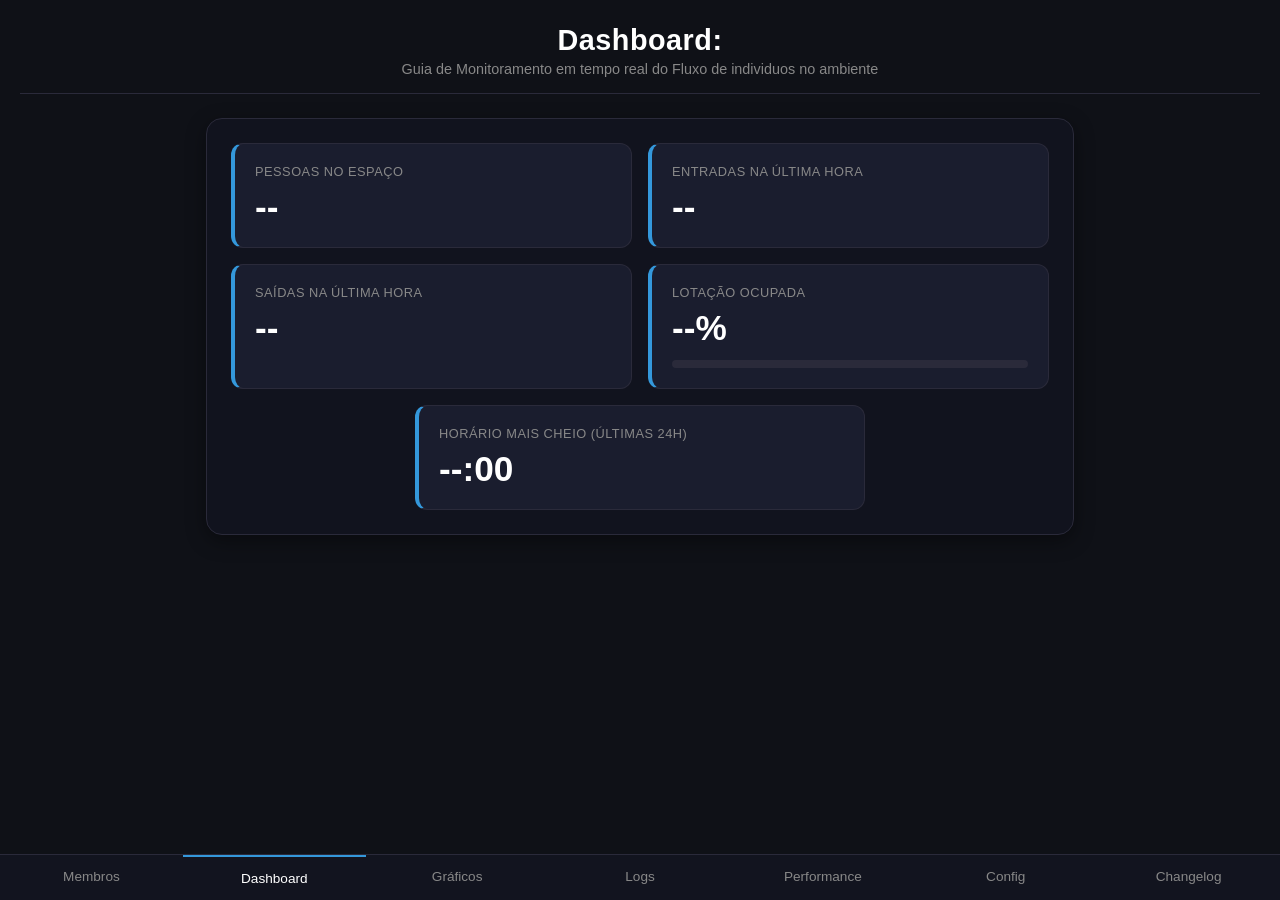
==== meu_projeto/data/index.html @ 3bee4d6a "Projeto estado atual 11/06" ====
<!DOCTYPE html>
<html lang="pt-BR">
<head>
  <meta charset="UTF-8">
  <meta name="viewport" content="width=device-width, initial-scale=1.0">
  <title>Dashboard</title>
  <link rel="stylesheet" href="style.css">
</head>
<body>

  <header>
    <h1>Dashboard: </h1>
    <p class="subtitle">Guia de Monitoramento em tempo real do Fluxo de individuos no ambiente</p>
  </header>

  <hr class="divisor">

  <div id="aviso-lotacao" class="aviso-lotacao oculto">
    ⚠️ Lotação máxima atingida!
  </div>

  <section style="padding: 0 20px 24px;">
    
    <div style="background-color: #11131e; border: 1px solid #2a2a3a; border-radius: 16px; padding: 24px; box-shadow: 0 6px 20px rgba(0, 0, 0, 0.4); max-width: 70%; margin: 0 auto;">
      
      <div style="display: grid; grid-template-columns: 1fr 1fr; gap: 16px;">
        
        <div class="card" style="border-left: 4px solid #3498db;">
          <span class="card-label ">Pessoas no espaço</span>
          <span class="card-valor" id="total">--</span>
        </div>

        <div class="card" style="border-left: 4px solid #3498db;">
          <span class="card-label">Entradas na última hora</span>
          <span class="card-valor" id="entradas1h">--</span>
        </div>

        <div class="card" style="border-left: 4px solid #3498db;">
          <span class="card-label">Saídas na última hora</span>
          <span class="card-valor" id="saidas1h">--</span>
        </div>

        <div class="card" style="border-left: 4px solid #3498db;">
          <span class="card-label">Lotação ocupada</span>
          <span class="card-valor" id="porcentagem">--%</span>
          <div class="barra-fundo">
            <div class="barra-progresso" id="barra-progresso"></div>
          </div>
        </div>

        <div class="card" style="grid-column: 1 / -1; max-width: 450px; width: 100%; justify-self: center; border-left: 4px solid #3498db;">
          <span class="card-label">Horário mais cheio (últimas 24h)</span>
          <span class="card-valor" id="hora-mais-cheia">--:00</span>
        </div>

      </div>

    </div>
  </section>

  <nav class="navegacao">
    <a href="/membros.html">Membros</a>
    <a href="/" class="ativo">Dashboard</a>
    <a href="/graficos.html">Gráficos</a>
    <a href="/logs.html">Logs</a>
    <a href="/performance.html">Performance</a>
    <a href="/configuracao.html">Config</a>
    <a href="/changelog.html">Changelog</a>
  </nav>

  <script>
    async function atualizarDashboard() {
      try {
        const res  = await fetch('/api/status');
        const data = await res.json();

        document.getElementById('total').textContent       = data.total;
        document.getElementById('entradas1h').textContent  = data.entradas1h;
        document.getElementById('saidas1h').textContent    = data.saidas1h;
        document.getElementById('porcentagem').textContent = data.porcentagem + '%';
        document.getElementById('hora-mais-cheia').textContent = data.horaMaisCheia + ':00';

        const pct   = Math.min(data.porcentagem, 100);
        const barra = document.getElementById('barra-progresso');
        barra.style.width = pct + '%';
        barra.style.backgroundColor =
          pct >= 100 ? '#e74c3c' :
          pct >= 50  ? '#f39c12' : '#2ecc71';

        const aviso = document.getElementById('aviso-lotacao');
        if (data.total >= data.lotacaoMax) {
          aviso.classList.remove('oculto');
        } else {
          aviso.classList.add('oculto');
        }

      } catch (e) {
        console.error('Erro ao buscar status:', e);
      }
    }

    atualizarDashboard();
    setInterval(atualizarDashboard, 5000); // atualiza a cada 5 segundos
  </script>

</body>
</html>
---- meu_projeto/data/style.css ----
/* ============================================================
   RESET E BASE
   ============================================================ */
* {
  margin: 0;
  padding: 0;
  box-sizing: border-box;
}

body {
  font-family: 'Segoe UI', Tahoma, Geneva, Verdana, sans-serif;
  background-color: #0f1117;
  color: #e0e0e0;
  min-height: 100vh;
  padding-bottom: 80px; /* espaço para a nav fixa */
}

/* ============================================================
   HEADER
   ============================================================ */
header {
  padding: 24px 20px 16px;
  text-align: center;
}

header h1 {
  font-size: 1.8rem;
  font-weight: 700;
  color: #ffffff;
  letter-spacing: 0.5px;
}

.subtitle {
  font-size: 0.9rem;
  color: #888;
  margin-top: 4px;
}

/* ============================================================
   DIVISOR
   ============================================================ */
.divisor {
  border: none;
  border-top: 1px solid #2a2a3a;
  margin: 0 20px 24px;
}

/* ============================================================
   AVISO DE LOTAÇÃO
   ============================================================ */
.aviso-lotacao {
  background-color: #e74c3c;
  color: #fff;
  text-align: center;
  font-weight: 600;
  padding: 12px 20px;
  margin: 0 20px 20px;
  border-radius: 8px;
  font-size: 1rem;
  animation: piscar 1s infinite;
}

.oculto {
  display: none;
}

@keyframes piscar {
  0%, 100% { 
    opacity: 1; 
  }
  50% { 
    opacity: 0.5; 
  }
}

/* ============================================================
   CARDS — DASHBOARD
   ============================================================ */
.cards {
  display: grid;
  grid-template-columns: repeat(auto-fit, minmax(200px, 1fr));
  gap: 16px;
  padding: 0 20px 24px;
}

.card {
  background-color: #1a1d2e;
  border: 1px solid #2a2a3a;
  border-radius: 12px;
  padding: 20px;
  display: flex;
  flex-direction: column;
  gap: 8px;
}

.card-label {
  font-size: 0.8rem;
  color: #888;
  text-transform: uppercase;
  letter-spacing: 0.5px;
}

.card-valor {
  font-size: 2.2rem;
  font-weight: 700;
  color: #ffffff;
}

/* ============================================================
   BARRA DE PROGRESSO
   ============================================================ */
.barra-fundo {
  width: 100%;
  height: 8px;
  background-color: #2a2a3a;
  border-radius: 4px;
  overflow: hidden;
  margin-top: 4px;
}

.barra-progresso {
  height: 100%;
  width: 0%;
  border-radius: 4px;
  transition: width 0.5s ease, background-color 0.5s ease;
}

/* ============================================================
   GRÁFICOS
   ============================================================ */
.grafico-secao {
  padding: 0 20px 24px;
}

.grafico-secao h2 {
  font-size: 1.1rem;
  font-weight: 600;
  color: #ffffff;
  margin-bottom: 4px;
}

.grafico-descricao {
  font-size: 0.8rem;
  color: #888;
  margin-bottom: 16px;
}

.grafico-container {
  background-color: #1a1d2e;
  border: 1px solid #2a2a3a;
  border-radius: 12px;
  padding: 20px;
}

/* ============================================================
   LOGS
   ============================================================ */
.log-secao {
  padding: 0 20px 24px;
}

.log-header {
  display: flex;
  align-items: center;
  justify-content: space-between;
  margin-bottom: 4px;
}

.log-header h2 {
  font-size: 1.1rem;
  font-weight: 600;
  color: #ffffff;
}

.log-contador {
  font-size: 0.75rem;
  color: #888;
  background-color: #2a2a3a;
  padding: 3px 10px;
  border-radius: 20px;
}

.log-container {
  background-color: #1a1d2e;
  border: 1px solid #2a2a3a;
  border-radius: 12px;
  padding: 12px 16px;
  max-height: 300px;
  overflow-y: auto;
}

.log-linha {
  font-size: 0.82rem;
  font-family: 'Courier New', monospace;
  color: #b0b0c0;
  padding: 6px 0;
  border-bottom: 1px solid #2a2a3a;
  line-height: 1.4;
}

.log-linha:last-child {
  border-bottom: none;
}

.log-vazio {
  font-size: 0.85rem;
  color: #555;
  text-align: center;
  padding: 20px 0;
}

/* ============================================================
   TABELA DE HISTÓRICO
   ============================================================ */
.tabela-historico {
  width: 100%;
  border-collapse: collapse;
  font-size: 0.85rem;
}

.tabela-historico thead tr {
  background-color: #12141f;
}

.tabela-historico th {
  text-align: left;
  padding: 10px 12px;
  color: #888;
  font-weight: 600;
  font-size: 0.75rem;
  text-transform: uppercase;
  letter-spacing: 0.5px;
  border-bottom: 1px solid #2a2a3a;
}

.tabela-historico td {
  padding: 10px 12px;
  border-bottom: 1px solid #1e2030;
  color: #ccc;
}

.tabela-historico tbody tr:last-child td {
  border-bottom: none;
}

.linha-entrada {
  border-left: 3px solid #2ecc71;
}

.linha-saida {
  border-left: 3px solid #e74c3c;
}

/* ============================================================
   BADGES
   ============================================================ */
.badge {
  display: inline-block;
  padding: 3px 10px;
  border-radius: 20px;
  font-size: 0.75rem;
  font-weight: 600;
}

.badge-entrada {
  background-color: rgba(46, 204, 113, 0.15);
  color: #2ecc71;
}

.badge-saida {
  background-color: rgba(231, 76, 60, 0.15);
  color: #e74c3c;
}

/* ============================================================
   NAVEGAÇÃO FIXA
   ============================================================ */
.navegacao {
  position: fixed;
  bottom: 0;
  left: 0;
  right: 0;
  display: flex;
  background-color: #12141f;
  border-top: 1px solid #2a2a3a;
  z-index: 100;
}

.navegacao a {
  flex: 1;
  text-align: center;
  padding: 14px 0;
  color: #888;
  text-decoration: none;
  font-size: 0.85rem;
  font-weight: 500;
  transition: color 0.2s;
}

.navegacao a:hover {
  color: #ffffff;
}

.navegacao a.ativo {
  color: #ffffff;
  border-top: 2px solid #3498db;
}

/* ============================================================
   SCROLLBAR CUSTOMIZADA
   ============================================================ */
::-webkit-scrollbar {
  width: 6px;
}

::-webkit-scrollbar-track {
  background: #1a1d2e;
}

::-webkit-scrollbar-thumb {
  background: #2a2a3a;
  border-radius: 3px;
}

::-webkit-scrollbar-thumb:hover {
  background: #3a3a4a;
}

/* ============================================================
   RESPONSIVO
   ============================================================ */
@media (max-width: 480px) {
  header h1 {
    font-size: 1.4rem;
  }

  .card-valor {
    font-size: 1.8rem;
  }

  .cards {
    grid-template-columns: 1fr 1fr;
  }

  .tabela-historico th,
  .tabela-historico td {
    padding: 8px 8px;
    font-size: 0.78rem;
  }
}

/* ============================================================
   AJUSTES COMPLEMENTARES — PÁGINA DE MEMBROS
   ============================================================ */
.membro-card {
  align-items: center;
  text-align: center;
}

.membro-foto {
  width: 100px;
  height: 100px;
  border-radius: 50%;
  object-fit: cover;
  margin-bottom: 16px;
  border: 3px solid #3498db;
}

.membro-desc {
  font-size: 0.9rem;
  color: #ccc;
  line-height: 1.5;
  margin-bottom: 20px;
}

.membro-links {
  display: flex;
  gap: 16px;
}

.membro-links a {
  padding: 6px 12px;
  background-color: rgba(52, 152, 219, 0.1);
  color: #3498db;
  text-decoration: none;
  font-size: 0.85rem;
  font-weight: 600;
  border-radius: 6px;
  border: 1px solid rgba(52, 152, 219, 0.3);
  transition: all 0.2s ease;
}

.membro-links a:hover {
  background-color: #3498db;
  color: #ffffff;
}

/* ============================================================
   MEMBROS DA EQUIPE
   ============================================================ */
.membros-grid {
  display: grid;
  grid-template-columns: repeat(auto-fit, minmax(240px, 1fr));
  gap: 20px;
  padding: 0 20px 24px;
  max-width: 80%;
  margin: 0 auto;
}

.membro-card {
  background-color: #1a1d2e;
  border: 1px solid #2a2a3a;
  border-radius: 12px;
  padding: 24px;
  display: flex;
  flex-direction: column;
  align-items: center;
  text-align: center;
  transition: transform 0.2s ease, box-shadow 0.2s ease;
}

.membro-card:hover {
  transform: translateY(-5px);
  box-shadow: 0 8px 24px rgba(0, 0, 0, 0.5);
}

.membro-foto {
  width: 100px;
  height: 100px;
  border-radius: 50%;
  object-fit: cover;
  margin-bottom: 16px;
  border: 3px solid #3498db;
}

.membro-nome {
  font-size: 1.2rem;
  font-weight: 700;
  color: #ffffff;
  margin-bottom: 4px;
}

.membro-email {
  font-size: 0.85rem;
  color: #888;
  margin-bottom: 12px;
}

.membro-desc {
  font-size: 0.9rem;
  color: #ccc;
  line-height: 1.5;
  margin-bottom: 20px;
  flex-grow: 1; /* Faz os links ficarem alinhados na base se o texto variar de tamanho */
}

.membro-links {
  display: flex;
  gap: 16px;
}

.membro-links a {
  padding: 6px 12px;
  background-color: rgba(52, 152, 219, 0.1);
  color: #3498db;
  text-decoration: none;
  font-size: 0.85rem;
  font-weight: 600;
  border-radius: 6px;
  border: 1px solid rgba(52, 152, 219, 0.3);
  transition: all 0.2s ease;
}

.membro-links a:hover {
  background-color: #3498db;
  color: #ffffff;
}
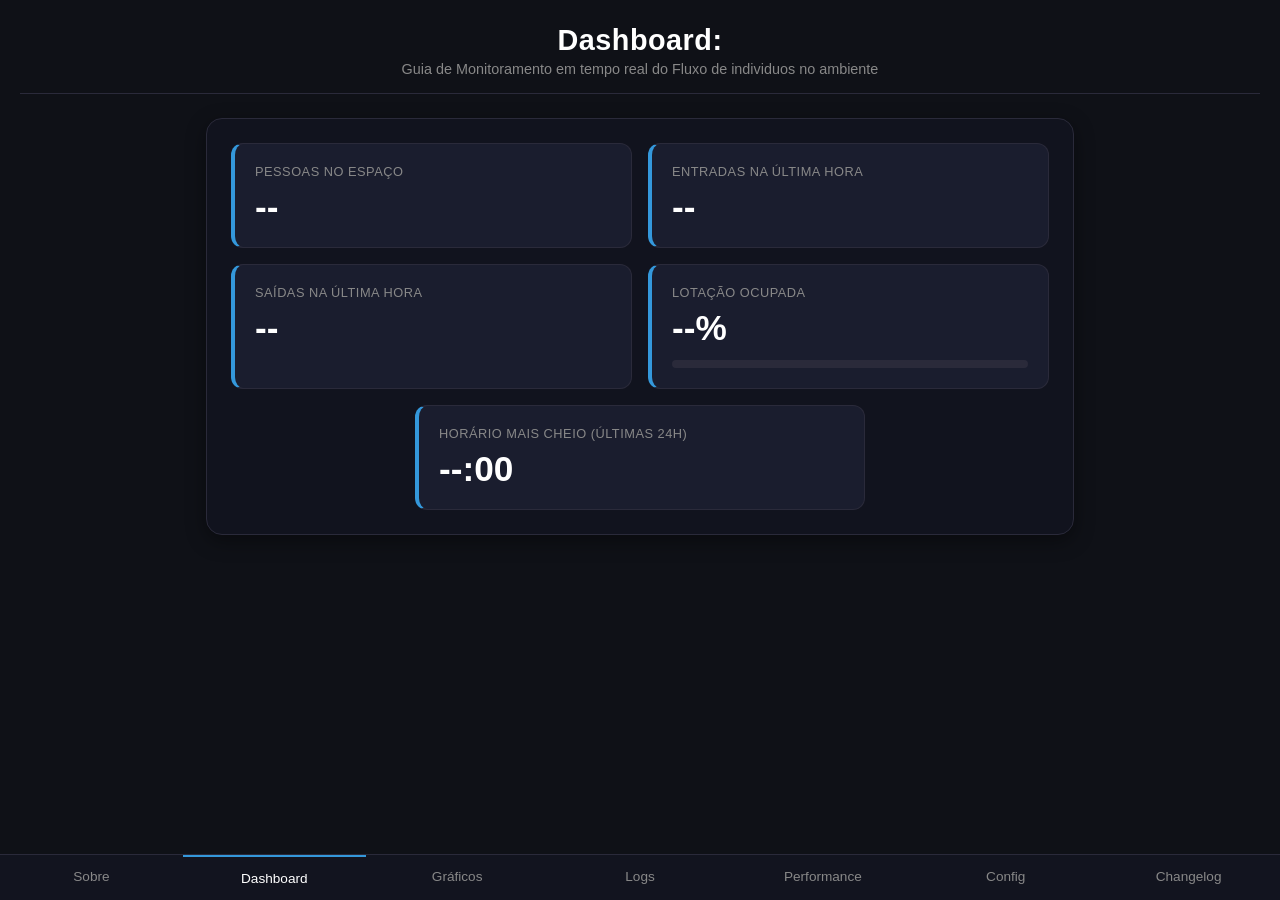
==== commit 59989b97: "Add files via upload" ====
--- a/meu_projeto/data/index.html
+++ b/meu_projeto/data/index.html
@@ -59,7 +59,7 @@
   </section>
 
   <nav class="navegacao">
-    <a href="/membros.html">Membros</a>
+    <a href="/membros.html">Sobre</a>
     <a href="/" class="ativo">Dashboard</a>
     <a href="/graficos.html">Gráficos</a>
     <a href="/logs.html">Logs</a>
